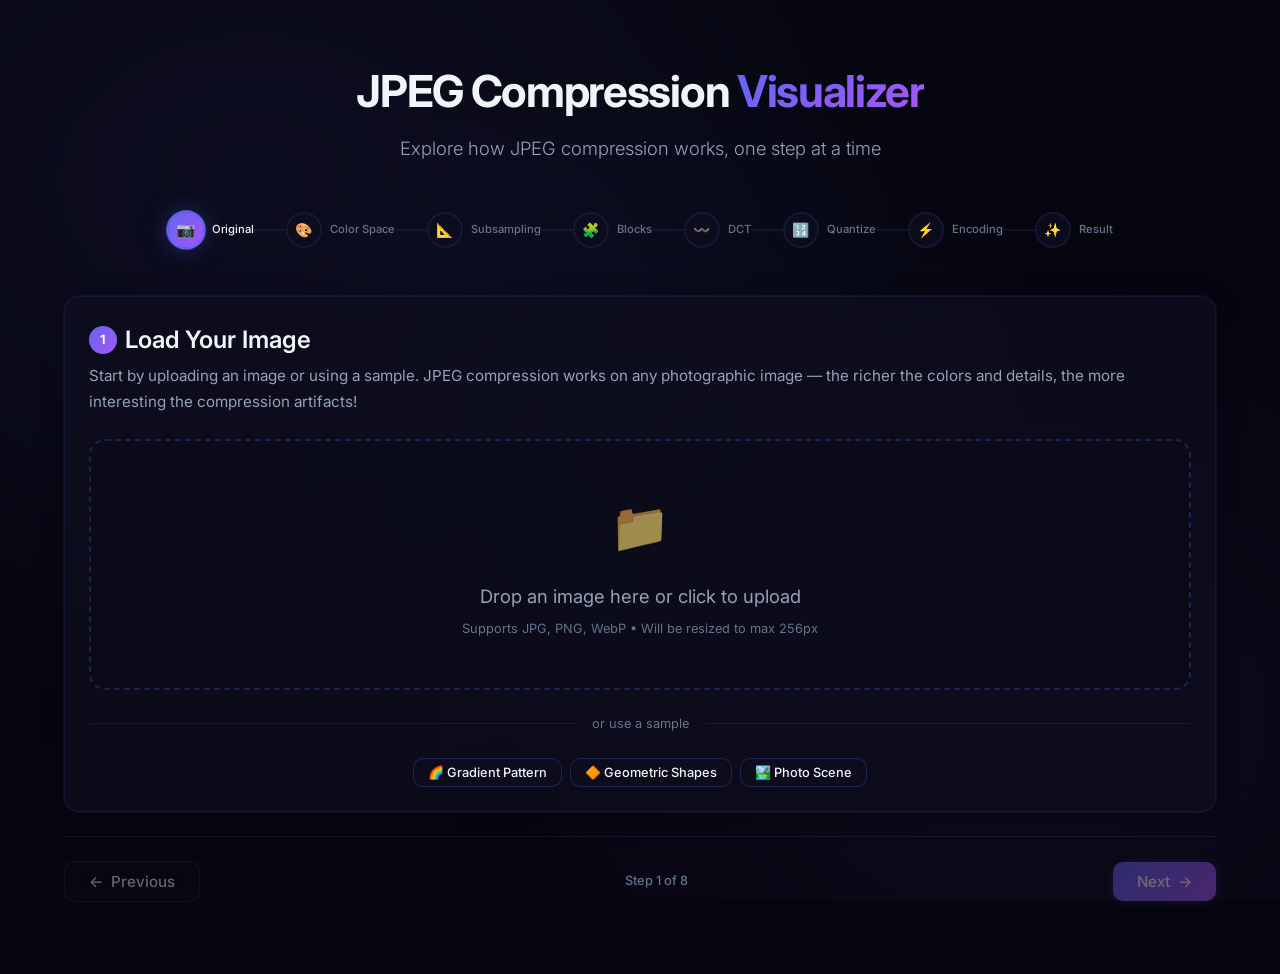
==== index.html @ d34bf104 "jpeg visuallizer" ====
<!DOCTYPE html>
<html lang="en">
<head>
  <meta charset="UTF-8">
  <meta name="viewport" content="width=device-width, initial-scale=1.0">
  <title>JPEG Compression Visualizer — Step by Step</title>
  <meta name="description" content="Interactive visual guide showing how JPEG compression works, from color space conversion to quantization, one step at a time.">
  <link rel="preconnect" href="https://fonts.googleapis.com">
  <link rel="preconnect" href="https://fonts.gstatic.com" crossorigin>
  <link href="https://fonts.googleapis.com/css2?family=Inter:wght@300;400;500;600;700&family=JetBrains+Mono:wght@400;500;600&display=swap" rel="stylesheet">
  <link rel="stylesheet" href="css/styles.css">
</head>
<body>
  <div class="app-container">
    <!-- Header -->
    <header class="app-header">
      <h1>JPEG Compression <span class="gradient-text">Visualizer</span></h1>
      <p class="subtitle">Explore how JPEG compression works, one step at a time</p>
    </header>

    <!-- Stepper Navigation -->
    <nav class="stepper" id="stepper">
      <div class="step-item active" data-step="0">
        <div class="step-circle"><span class="step-icon">📷</span></div>
        <span class="step-label">Original</span>
      </div>
      <div class="step-connector"></div>
      <div class="step-item" data-step="1">
        <div class="step-circle"><span class="step-icon">🎨</span></div>
        <span class="step-label">Color Space</span>
      </div>
      <div class="step-connector"></div>
      <div class="step-item" data-step="2">
        <div class="step-circle"><span class="step-icon">📐</span></div>
        <span class="step-label">Subsampling</span>
      </div>
      <div class="step-connector"></div>
      <div class="step-item" data-step="3">
        <div class="step-circle"><span class="step-icon">🧩</span></div>
        <span class="step-label">Blocks</span>
      </div>
      <div class="step-connector"></div>
      <div class="step-item" data-step="4">
        <div class="step-circle"><span class="step-icon">〰️</span></div>
        <span class="step-label">DCT</span>
      </div>
      <div class="step-connector"></div>
      <div class="step-item" data-step="5">
        <div class="step-circle"><span class="step-icon">🔢</span></div>
        <span class="step-label">Quantize</span>
      </div>
      <div class="step-connector"></div>
      <div class="step-item" data-step="6">
        <div class="step-circle"><span class="step-icon">⚡</span></div>
        <span class="step-label">Encoding</span>
      </div>
      <div class="step-connector"></div>
      <div class="step-item" data-step="7">
        <div class="step-circle"><span class="step-icon">✨</span></div>
        <span class="step-label">Result</span>
      </div>
    </nav>

    <!-- Main Content Area -->
    <main class="main-content">

      <!-- ==================== STEP 0: Original Image ==================== -->
      <section class="step-panel active" id="step-0">
        <div class="glass-card">
          <div class="step-header">
            <h2 class="step-title">
              <span class="step-number-badge">1</span>
              Load Your Image
            </h2>
            <p class="step-description">
              Start by uploading an image or using a sample. JPEG compression works on any photographic image — 
              the richer the colors and details, the more interesting the compression artifacts!
            </p>
          </div>

          <div class="upload-area" id="upload-area">
            <div class="upload-icon">📁</div>
            <div class="upload-text">Drop an image here or click to upload</div>
            <div class="upload-hint">Supports JPG, PNG, WebP • Will be resized to max 256px</div>
            <input type="file" id="file-input" accept="image/*">
          </div>

          <div class="upload-divider">or use a sample</div>

          <div class="sample-row">
            <button class="btn btn-secondary btn-sm" id="btn-sample-gradient">🌈 Gradient Pattern</button>
            <button class="btn btn-secondary btn-sm" id="btn-sample-shapes">🔶 Geometric Shapes</button>
            <button class="btn btn-secondary btn-sm" id="btn-sample-photo">🏞️ Photo Scene</button>
          </div>
        </div>

        <div class="glass-card" id="image-preview-card" style="display: none;">
          <div class="step-body two-column">
            <div class="image-preview">
              <canvas id="canvas-original"></canvas>
            </div>
            <div>
              <h3 style="font-size: var(--font-size-lg); margin-bottom: var(--space-md);">Image Info</h3>
              <div class="stats-grid">
                <div class="stat-card">
                  <div class="stat-value" id="stat-dimensions">—</div>
                  <div class="stat-label">Dimensions</div>
                </div>
                <div class="stat-card">
                  <div class="stat-value" id="stat-pixels">—</div>
                  <div class="stat-label">Total Pixels</div>
                </div>
                <div class="stat-card">
                  <div class="stat-value" id="stat-raw-size">—</div>
                  <div class="stat-label">Raw Size (RGB)</div>
                </div>
                <div class="stat-card">
                  <div class="stat-value" id="stat-blocks">—</div>
                  <div class="stat-label">8×8 Blocks</div>
                </div>
              </div>
              <div class="info-box">
                <div class="info-title">💡 What happens next?</div>
                <p>JPEG doesn't compress the raw RGB pixels directly. Instead, it transforms the data through several clever steps that exploit how human vision works. Click <strong>Next</strong> to begin!</p>
              </div>
            </div>
          </div>
        </div>
      </section>

      <!-- ==================== STEP 1: Color Space Conversion ==================== -->
      <section class="step-panel" id="step-1">
        <div class="glass-card">
          <div class="step-header">
            <h2 class="step-title">
              <span class="step-number-badge">2</span>
              Color Space Conversion
            </h2>
            <p class="step-description">
              JPEG converts from RGB to <strong>YCbCr</strong> — separating brightness (Y) from color (Cb, Cr). 
              Human eyes are much more sensitive to brightness changes than color changes, so we can compress color more aggressively.
            </p>
          </div>

          <div class="step-body">
            <div class="info-box">
              <div class="info-title">📐 Conversion Formula</div>
              <div class="info-content">
                <div class="formula">Y  =  0.299·R + 0.587·G + 0.114·B</div><br>
                <div class="formula">Cb = −0.169·R − 0.331·G + 0.500·B + 128</div><br>
                <div class="formula">Cr =  0.500·R − 0.419·G − 0.081·B + 128</div>
              </div>
            </div>

            <h3 style="font-size: var(--font-size-lg);">RGB Channels</h3>
            <div class="channel-grid triple">
              <div class="channel-item">
                <div class="channel-title" style="color: #f87171;">Red Channel</div>
                <div class="canvas-container">
                  <canvas id="canvas-red"></canvas>
                </div>
              </div>
              <div class="channel-item">
                <div class="channel-title" style="color: #4ade80;">Green Channel</div>
                <div class="canvas-container">
                  <canvas id="canvas-green"></canvas>
                </div>
              </div>
              <div class="channel-item">
                <div class="channel-title" style="color: #60a5fa;">Blue Channel</div>
                <div class="canvas-container">
                  <canvas id="canvas-blue"></canvas>
                </div>
              </div>
            </div>

            <h3 style="font-size: var(--font-size-lg); margin-top: var(--space-md);">YCbCr Channels</h3>
            <div class="channel-grid triple">
              <div class="channel-item">
                <div class="channel-title" style="color: #e2e8f0;">Y (Luminance)</div>
                <div class="canvas-container">
                  <canvas id="canvas-y"></canvas>
                </div>
              </div>
              <div class="channel-item">
                <div class="channel-title" style="color: #38bdf8;">Cb (Blue-difference)</div>
                <div class="canvas-container">
                  <canvas id="canvas-cb"></canvas>
                </div>
              </div>
              <div class="channel-item">
                <div class="channel-title" style="color: #fb923c;">Cr (Red-difference)</div>
                <div class="canvas-container">
                  <canvas id="canvas-cr"></canvas>
                </div>
              </div>
            </div>

            <div class="info-box">
              <div class="info-title">💡 Why YCbCr?</div>
              <p>Notice how the Y channel contains nearly all the visual detail — it looks like a proper grayscale photo. The Cb and Cr channels look "smoother" and contain less critical information. This is the key insight JPEG exploits!</p>
            </div>
          </div>
        </div>
      </section>

      <!-- ==================== STEP 2: Chroma Subsampling ==================== -->
      <section class="step-panel" id="step-2">
        <div class="glass-card">
          <div class="step-header">
            <h2 class="step-title">
              <span class="step-number-badge">3</span>
              Chroma Subsampling
            </h2>
            <p class="step-description">
              Since human eyes are less sensitive to color than brightness, JPEG reduces the resolution of the Cb and Cr channels. 
              This alone can cut the data by 33–50% with barely noticeable quality loss!
            </p>
          </div>

          <div class="step-body">
            <div class="control-row" style="justify-content: center;">
              <span class="control-label">Subsampling Mode:</span>
              <div class="radio-group" id="subsampling-mode">
                <button class="radio-option active" data-value="4:4:4">4:4:4</button>
                <button class="radio-option" data-value="4:2:2">4:2:2</button>
                <button class="radio-option" data-value="4:2:0">4:2:0</button>
              </div>
            </div>

            <div class="stats-grid" style="margin: var(--space-md) 0;">
              <div class="stat-card">
                <div class="stat-value" id="stat-sub-mode">4:4:4</div>
                <div class="stat-label">Mode</div>
              </div>
              <div class="stat-card">
                <div class="stat-value" id="stat-sub-y-res">—</div>
                <div class="stat-label">Y Resolution</div>
              </div>
              <div class="stat-card">
                <div class="stat-value" id="stat-sub-c-res">—</div>
                <div class="stat-label">Cb/Cr Resolution</div>
              </div>
              <div class="stat-card">
                <div class="stat-value" id="stat-sub-savings">0%</div>
                <div class="stat-label">Data Savings</div>
              </div>
            </div>

            <div class="channel-grid triple">
              <div class="channel-item">
                <div class="channel-title">Y (unchanged)</div>
                <div class="canvas-container">
                  <canvas id="canvas-sub-y"></canvas>
                </div>
              </div>
              <div class="channel-item">
                <div class="channel-title">Cb (subsampled)</div>
                <div class="canvas-container">
                  <canvas id="canvas-sub-cb"></canvas>
                </div>
              </div>
              <div class="channel-item">
                <div class="channel-title">Cr (subsampled)</div>
                <div class="canvas-container">
                  <canvas id="canvas-sub-cr"></canvas>
                </div>
              </div>
            </div>

            <h3 style="font-size: var(--font-size-lg); margin-top: var(--space-md);">Reconstructed Preview</h3>
            <div class="channel-grid">
              <div class="channel-item">
                <div class="channel-title">Original</div>
                <div class="canvas-container">
                  <canvas id="canvas-sub-original"></canvas>
                </div>
              </div>
              <div class="channel-item">
                <div class="channel-title">After Subsampling</div>
                <div class="canvas-container">
                  <canvas id="canvas-sub-reconstructed"></canvas>
                </div>
              </div>
            </div>

            <div class="info-box">
              <div class="info-title">💡 Subsampling Modes</div>
              <p><strong>4:4:4</strong> — No reduction (full quality). <strong>4:2:2</strong> — Cb/Cr halved horizontally (33% savings). <strong>4:2:0</strong> — Cb/Cr halved in both directions (50% savings, most common in JPEG).</p>
            </div>
          </div>
        </div>
      </section>

      <!-- ==================== STEP 3: Block Splitting ==================== -->
      <section class="step-panel" id="step-3">
        <div class="glass-card">
          <div class="step-header">
            <h2 class="step-title">
              <span class="step-number-badge">4</span>
              8×8 Block Splitting
            </h2>
            <p class="step-description">
              JPEG divides each channel into 8×8 pixel blocks. Each block is then processed independently through the remaining steps. 
              Click on a block to select it — we'll follow this block through DCT and quantization.
            </p>
          </div>

          <div class="step-body two-column">
            <div>
              <div class="block-grid-container">
                <canvas id="canvas-blocks" style="cursor: crosshair;"></canvas>
              </div>
              <div class="block-info">
                <span id="block-info-text">Click on the image to select an 8×8 block</span>
              </div>
            </div>
            <div>
              <h3 style="font-size: var(--font-size-lg); margin-bottom: var(--space-md);">Selected Block (Zoomed)</h3>
              <div class="heatmap-item">
                <canvas id="canvas-block-zoom" width="320" height="320"></canvas>
              </div>
              <div class="info-box" style="margin-top: var(--space-md);">
                <div class="info-title">🧩 Block Details</div>
                <div class="info-content" id="block-details">
                  Select a block to see its pixel values. Each value represents the Y (luminance) intensity from 0 (black) to 255 (white).
                </div>
              </div>
            </div>
          </div>
        </div>
      </section>

      <!-- ==================== STEP 4: DCT Transform ==================== -->
      <section class="step-panel" id="step-4">
        <div class="glass-card">
          <div class="step-header">
            <h2 class="step-title">
              <span class="step-number-badge">5</span>
              Discrete Cosine Transform (DCT)
            </h2>
            <p class="step-description">
              The DCT converts spatial pixel values into frequency coefficients. Low frequencies (top-left) capture smooth gradients, 
              while high frequencies (bottom-right) capture sharp edges and fine details. Energy tends to concentrate in the top-left corner.
            </p>
          </div>

          <div class="step-body">
            <div class="info-box">
              <div class="info-title">📐 DCT-II Formula</div>
              <div class="info-content">
                <div class="formula">F(u,v) = ¼·C(u)·C(v) · Σ Σ (f(x,y)−128) · cos((2x+1)uπ/16) · cos((2y+1)vπ/16)</div>
                <p style="margin-top: var(--space-sm);">where C(0) = 1/√2, C(k) = 1 for k > 0. The −128 level-shifts the input to center around zero.</p>
              </div>
            </div>

            <div class="heatmap-container">
              <div class="heatmap-item">
                <div class="heatmap-title">Spatial Domain (Pixel Values)</div>
                <canvas id="canvas-dct-spatial"></canvas>
                <div style="font-size: var(--font-size-xs); color: var(--text-muted); margin-top: var(--space-xs);">Values: 0–255 (after level shift: −128 to +127)</div>
              </div>
              <div style="display: flex; align-items: center; font-size: 24px; color: var(--text-muted); padding-top: 20px;">→</div>
              <div class="heatmap-item">
                <div class="heatmap-title">Frequency Domain (DCT Coefficients)</div>
                <canvas id="canvas-dct-freq"></canvas>
                <div style="font-size: var(--font-size-xs); color: var(--text-muted); margin-top: var(--space-xs);">Top-left = DC (average), others = AC (frequencies)</div>
              </div>
            </div>

            <div class="info-box">
              <div class="info-title">💡 Understanding DCT</div>
              <p>The <strong>DC coefficient</strong> (top-left, F(0,0)) represents the average brightness of the block. The remaining 63 <strong>AC coefficients</strong> represent progressively higher spatial frequencies. Notice how most of the energy is concentrated in the top-left corner — this is why JPEG compression works so well!</p>
            </div>
          </div>
        </div>
      </section>

      <!-- ==================== STEP 5: Quantization ==================== -->
      <section class="step-panel" id="step-5">
        <div class="glass-card">
          <div class="step-header">
            <h2 class="step-title">
              <span class="step-number-badge">6</span>
              Quantization
            </h2>
            <p class="step-description">
              This is where the <strong>actual lossy compression</strong> happens! Each DCT coefficient is divided by a value from the quantization table and rounded to the nearest integer.
              Higher-frequency coefficients are divided by larger numbers, making them more likely to become zero — and zeros compress extremely well.
            </p>
          </div>

          <div class="step-body">
            <div class="control-row" style="justify-content: center;">
              <span class="control-label">Quality:</span>
              <input type="range" id="quality-slider" min="1" max="100" value="50" style="max-width: 300px;">
              <span class="control-value" id="quality-value">50</span>
            </div>

            <div class="heatmap-container">
              <div class="heatmap-item">
                <div class="heatmap-title">DCT Coefficients</div>
                <canvas id="canvas-quant-before"></canvas>
              </div>
              <div style="display: flex; align-items: center; font-size: 18px; color: var(--text-muted); padding-top: 20px;">÷</div>
              <div class="heatmap-item">
                <div class="heatmap-title">Quantization Table</div>
                <canvas id="canvas-quant-table"></canvas>
              </div>
              <div style="display: flex; align-items: center; font-size: 18px; color: var(--text-muted); padding-top: 20px;">=</div>
              <div class="heatmap-item">
                <div class="heatmap-title">Quantized Result</div>
                <canvas id="canvas-quant-after"></canvas>
              </div>
            </div>

            <div class="stats-grid" style="margin-top: var(--space-md);">
              <div class="stat-card">
                <div class="stat-value" id="stat-nonzero">—</div>
                <div class="stat-label">Non-zero Coefficients</div>
              </div>
              <div class="stat-card">
                <div class="stat-value" id="stat-zeros">—</div>
                <div class="stat-label">Zero Coefficients</div>
              </div>
              <div class="stat-card">
                <div class="stat-value" id="stat-zero-pct">—</div>
                <div class="stat-label">Zero Percentage</div>
              </div>
            </div>

            <div class="zero-indicator">
              <span class="control-label">Zeros:</span>
              <div class="zero-bar">
                <div class="zero-bar-fill" id="zero-bar-fill" style="width: 0%"></div>
              </div>
              <span class="zero-label" id="zero-label">0%</span>
            </div>

            <div class="info-box">
              <div class="info-title">💡 Quality vs Compression</div>
              <p>Lower quality → larger quantization values → more zeros → smaller file but more artifacts. Try moving the slider to see the tradeoff! At quality 100, the quantization table is nearly all 1s (minimal loss). At quality 1, it's extremely aggressive.</p>
            </div>
          </div>
        </div>
      </section>

      <!-- ==================== STEP 6: Zigzag & Encoding ==================== -->
      <section class="step-panel" id="step-6">
        <div class="glass-card">
          <div class="step-header">
            <h2 class="step-title">
              <span class="step-number-badge">7</span>
              Zigzag Scan & Run-Length Encoding
            </h2>
            <p class="step-description">
              The quantized 8×8 block is read in a <strong>zigzag pattern</strong> — from low frequency to high frequency. 
              Since high-frequency coefficients are mostly zero after quantization, this creates long runs of zeros at the end, 
              which compress beautifully with run-length encoding.
            </p>
          </div>

          <div class="step-body">
            <div class="zigzag-container">
              <div class="heatmap-item">
                <div class="heatmap-title">Zigzag Scan Order</div>
                <canvas id="canvas-zigzag" width="320" height="320"></canvas>
                <div style="margin-top: var(--space-sm);">
                  <button class="btn btn-secondary btn-sm" id="btn-zigzag-animate">▶ Animate Zigzag</button>
                </div>
              </div>
              <div style="flex: 1; min-width: 280px;">
                <div class="heatmap-title">Zigzag Sequence (64 values)</div>
                <div class="zigzag-sequence" id="zigzag-sequence"></div>

                <div class="section-separator"></div>

                <div class="heatmap-title">Run-Length Encoding</div>
                <div class="rle-display" id="rle-display"></div>

                <div class="info-box" style="margin-top: var(--space-md);">
                  <div class="info-title">📦 Encoding Summary</div>
                  <div class="info-content">
                    <div id="encoding-summary">Select a block and adjust quality to see the encoding.</div>
                  </div>
                </div>
              </div>
            </div>

            <div class="info-box">
              <div class="info-title">💡 Why Zigzag?</div>
              <p>The zigzag order groups coefficients by frequency — low frequencies first, high frequencies last. After quantization, most high-frequency coefficients are zero. Reading in zigzag order puts all those zeros together at the end, where a single <strong>EOB (End of Block)</strong> marker can replace them all. This is then followed by <strong>Huffman coding</strong> for the final bitstream.</p>
            </div>
          </div>
        </div>
      </section>

      <!-- ==================== STEP 7: Final Result ==================== -->
      <section class="step-panel" id="step-7">
        <div class="glass-card">
          <div class="step-header">
            <h2 class="step-title">
              <span class="step-number-badge">8</span>
              Final Result — Reconstructed Image
            </h2>
            <p class="step-description">
              After processing all blocks through DCT → Quantization → Dequantization → Inverse DCT, 
              we reconstruct the full image. Compare the result with the original to see the compression artifacts!
            </p>
          </div>

          <div class="step-body">
            <div class="controls-group" style="max-width: 500px; margin: 0 auto;">
              <div class="control-row">
                <span class="control-label">Quality:</span>
                <input type="range" id="final-quality-slider" min="1" max="100" value="50">
                <span class="control-value" id="final-quality-value">50</span>
              </div>
              <div class="control-row">
                <span class="control-label">Subsampling:</span>
                <div class="radio-group" id="final-subsampling-mode">
                  <button class="radio-option" data-value="4:4:4">4:4:4</button>
                  <button class="radio-option" data-value="4:2:2">4:2:2</button>
                  <button class="radio-option active" data-value="4:2:0">4:2:0</button>
                </div>
              </div>
            </div>

            <div class="comparison-container" id="comparison-container">
              <canvas id="canvas-comparison"></canvas>
              <div class="comparison-divider" id="comparison-divider"></div>
            </div>
            <div class="comparison-labels">
              <span>◀ Original</span>
              <span>Drag to compare</span>
              <span>Compressed ▶</span>
            </div>

            <div class="stats-grid" style="margin-top: var(--space-lg);">
              <div class="stat-card">
                <div class="stat-value" id="stat-final-original">—</div>
                <div class="stat-label">Original Size</div>
              </div>
              <div class="stat-card">
                <div class="stat-value" id="stat-final-compressed">—</div>
                <div class="stat-label">Est. Compressed</div>
              </div>
              <div class="stat-card">
                <div class="stat-value" id="stat-final-ratio">—</div>
                <div class="stat-label">Compression Ratio</div>
              </div>
              <div class="stat-card">
                <div class="stat-value" id="stat-final-psnr">—</div>
                <div class="stat-label">PSNR (dB)</div>
              </div>
              <div class="stat-card">
                <div class="stat-value" id="stat-final-zeros">—</div>
                <div class="stat-label">Zero Coefficients</div>
              </div>
            </div>

            <div class="info-box">
              <div class="info-title">🎉 That's JPEG Compression!</div>
              <p>You've just walked through the complete JPEG compression pipeline. The real JPEG standard also includes Huffman coding after the RLE step, which further reduces the file size. Try adjusting the quality slider to see how it affects the image — lower quality means more aggressive quantization, more zeros, smaller files, but more visible artifacts (especially blockiness along 8×8 block boundaries).</p>
            </div>
          </div>
        </div>
      </section>

    </main>

    <!-- Navigation Footer -->
    <footer class="nav-footer">
      <button class="btn btn-secondary" id="btn-prev" disabled>
        <span class="arrow-icon left">←</span> Previous
      </button>
      <div class="step-indicator" id="step-indicator">Step 1 of 8</div>
      <button class="btn btn-primary" id="btn-next">
        Next <span class="arrow-icon right">→</span>
      </button>
    </footer>
  </div>

  <script type="module" src="js/app.js"></script>
</body>
</html>
---- css/styles.css ----
/* ============================================
   JPEG Compression Visualizer — Styles
   Premium dark theme with glassmorphism
   ============================================ */

/* --- CSS Custom Properties --- */
:root {
  /* Colors */
  --bg-primary: #06060f;
  --bg-secondary: #0c0c1a;
  --bg-card: rgba(14, 14, 30, 0.75);
  --bg-card-hover: rgba(20, 20, 40, 0.85);
  --bg-input: rgba(10, 10, 25, 0.6);
  
  --accent-primary: #6366f1;
  --accent-secondary: #a855f7;
  --accent-gradient: linear-gradient(135deg, #6366f1, #a855f7);
  --accent-glow: rgba(99, 102, 241, 0.25);
  --accent-glow-strong: rgba(99, 102, 241, 0.4);
  
  --success: #10b981;
  --warning: #f59e0b;
  --danger: #ef4444;
  --info: #3b82f6;
  
  --text-primary: #f1f5f9;
  --text-secondary: #94a3b8;
  --text-muted: #64748b;
  --text-accent: #a5b4fc;
  
  --border-subtle: rgba(99, 102, 241, 0.12);
  --border-medium: rgba(99, 102, 241, 0.25);
  --border-strong: rgba(99, 102, 241, 0.4);
  
  /* Spacing */
  --space-xs: 4px;
  --space-sm: 8px;
  --space-md: 16px;
  --space-lg: 24px;
  --space-xl: 32px;
  --space-2xl: 48px;
  
  /* Typography */
  --font-sans: 'Inter', -apple-system, BlinkMacSystemFont, 'Segoe UI', sans-serif;
  --font-mono: 'JetBrains Mono', 'Fira Code', 'Cascadia Code', monospace;
  --font-size-xs: 0.7rem;
  --font-size-sm: 0.8rem;
  --font-size-base: 0.95rem;
  --font-size-lg: 1.15rem;
  --font-size-xl: 1.5rem;
  --font-size-2xl: 2rem;
  --font-size-3xl: 2.75rem;
  
  /* Radius */
  --radius-sm: 6px;
  --radius-md: 10px;
  --radius-lg: 16px;
  --radius-xl: 24px;
  
  /* Shadows */
  --shadow-card: 0 4px 24px rgba(0, 0, 0, 0.3), 0 0 0 1px var(--border-subtle);
  --shadow-glow: 0 0 20px var(--accent-glow), 0 0 40px rgba(99, 102, 241, 0.1);
  --shadow-button: 0 2px 12px rgba(99, 102, 241, 0.3);
  
  /* Transitions */
  --transition-fast: 150ms ease;
  --transition-base: 250ms ease;
  --transition-slow: 400ms cubic-bezier(0.4, 0, 0.2, 1);
}

/* --- Reset & Base --- */
*, *::before, *::after {
  box-sizing: border-box;
  margin: 0;
  padding: 0;
}

html {
  font-size: 16px;
  scroll-behavior: smooth;
  -webkit-font-smoothing: antialiased;
  -moz-osx-font-smoothing: grayscale;
}

body {
  font-family: var(--font-sans);
  background: var(--bg-primary);
  color: var(--text-primary);
  line-height: 1.6;
  min-height: 100vh;
  overflow-x: hidden;
}

/* Animated background */
body::before {
  content: '';
  position: fixed;
  top: 0;
  left: 0;
  right: 0;
  bottom: 0;
  background:
    radial-gradient(ellipse 800px 600px at 20% 20%, rgba(99, 102, 241, 0.08), transparent),
    radial-gradient(ellipse 600px 500px at 80% 80%, rgba(168, 85, 247, 0.06), transparent),
    radial-gradient(ellipse 400px 400px at 50% 50%, rgba(59, 130, 246, 0.04), transparent);
  pointer-events: none;
  z-index: 0;
}

/* --- App Container --- */
.app-container {
  position: relative;
  z-index: 1;
  max-width: 1200px;
  margin: 0 auto;
  padding: var(--space-lg) var(--space-lg) var(--space-2xl);
  min-height: 100vh;
  display: flex;
  flex-direction: column;
}

/* --- Header --- */
.app-header {
  text-align: center;
  padding: var(--space-xl) 0 var(--space-lg);
}

.app-header h1 {
  font-size: var(--font-size-3xl);
  font-weight: 700;
  letter-spacing: -0.03em;
  margin-bottom: var(--space-sm);
}

.gradient-text {
  background: var(--accent-gradient);
  -webkit-background-clip: text;
  -webkit-text-fill-color: transparent;
  background-clip: text;
}

.app-header .subtitle {
  font-size: var(--font-size-lg);
  color: var(--text-secondary);
  font-weight: 300;
}

/* --- Stepper Navigation --- */
.stepper {
  display: flex;
  align-items: center;
  justify-content: center;
  gap: 0;
  padding: var(--space-lg) var(--space-md);
  margin-bottom: var(--space-lg);
  overflow-x: auto;
  scrollbar-width: none;
}

.stepper::-webkit-scrollbar {
  display: none;
}

.step-item {
  display: flex;
  align-items: center;
  cursor: pointer;
  flex-shrink: 0;
}

.step-circle {
  width: 36px;
  height: 36px;
  border-radius: 50%;
  display: flex;
  align-items: center;
  justify-content: center;
  font-size: var(--font-size-sm);
  font-weight: 600;
  background: var(--bg-card);
  border: 2px solid var(--border-subtle);
  color: var(--text-muted);
  transition: all var(--transition-base);
  position: relative;
  backdrop-filter: blur(10px);
}

.step-circle .step-icon {
  font-size: 14px;
}

.step-label {
  display: none;
  font-size: var(--font-size-xs);
  color: var(--text-muted);
  white-space: nowrap;
  margin-left: var(--space-sm);
  font-weight: 500;
  transition: color var(--transition-base);
}

.step-connector {
  width: 32px;
  height: 2px;
  background: var(--border-subtle);
  flex-shrink: 0;
  transition: background var(--transition-base);
}

/* Step States */
.step-item.active .step-circle {
  background: var(--accent-gradient);
  border-color: var(--accent-primary);
  color: white;
  box-shadow: var(--shadow-glow);
  transform: scale(1.1);
}

.step-item.active .step-label {
  color: var(--text-primary);
}

.step-item.completed .step-circle {
  background: var(--success);
  border-color: var(--success);
  color: white;
}

.step-item.completed .step-label {
  color: var(--text-secondary);
}

.step-connector.completed {
  background: var(--success);
}

.step-item:hover:not(.active) .step-circle {
  border-color: var(--accent-primary);
  color: var(--text-accent);
  transform: scale(1.05);
}

/* --- Main Content --- */
.main-content {
  flex: 1;
  position: relative;
}

.step-panel {
  display: none;
  animation: fadeSlideIn 0.4s ease forwards;
}

.step-panel.active {
  display: block;
}

@keyframes fadeSlideIn {
  from {
    opacity: 0;
    transform: translateY(12px);
  }
  to {
    opacity: 1;
    transform: translateY(0);
  }
}

/* --- Glass Card --- */
.glass-card {
  background: var(--bg-card);
  backdrop-filter: blur(20px);
  -webkit-backdrop-filter: blur(20px);
  border: 1px solid var(--border-subtle);
  border-radius: var(--radius-lg);
  padding: var(--space-lg);
  box-shadow: var(--shadow-card);
  transition: border-color var(--transition-base), box-shadow var(--transition-base);
}

.glass-card:hover {
  border-color: var(--border-medium);
}

.glass-card + .glass-card {
  margin-top: var(--space-md);
}

/* --- Step Layout --- */
.step-header {
  margin-bottom: var(--space-lg);
}

.step-title {
  font-size: var(--font-size-xl);
  font-weight: 600;
  margin-bottom: var(--space-xs);
  display: flex;
  align-items: center;
  gap: var(--space-sm);
}

.step-title .step-number-badge {
  display: inline-flex;
  align-items: center;
  justify-content: center;
  width: 28px;
  height: 28px;
  border-radius: 50%;
  background: var(--accent-gradient);
  font-size: var(--font-size-sm);
  font-weight: 700;
  color: white;
  flex-shrink: 0;
}

.step-description {
  color: var(--text-secondary);
  font-size: var(--font-size-base);
  line-height: 1.7;
}

.step-body {
  display: grid;
  gap: var(--space-lg);
}

.step-body.two-column {
  grid-template-columns: 1fr 1fr;
}

.step-body.three-column {
  grid-template-columns: 1fr 1fr 1fr;
}

/* --- Canvas Container --- */
.canvas-container {
  position: relative;
  background: rgba(0, 0, 0, 0.3);
  border-radius: var(--radius-md);
  overflow: hidden;
  display: flex;
  align-items: center;
  justify-content: center;
  border: 1px solid var(--border-subtle);
  min-height: 150px;
}

.canvas-container canvas {
  display: block;
  max-width: 100%;
  height: auto;
  image-rendering: pixelated;
}

.canvas-container.large canvas {
  image-rendering: auto;
}

.canvas-label {
  position: absolute;
  bottom: var(--space-sm);
  left: var(--space-sm);
  background: rgba(0, 0, 0, 0.7);
  backdrop-filter: blur(8px);
  padding: 2px var(--space-sm);
  border-radius: var(--radius-sm);
  font-size: var(--font-size-xs);
  color: var(--text-secondary);
  font-weight: 500;
  pointer-events: none;
}

/* --- Upload Area --- */
.upload-area {
  border: 2px dashed var(--border-medium);
  border-radius: var(--radius-lg);
  padding: var(--space-2xl) var(--space-xl);
  text-align: center;
  cursor: pointer;
  transition: all var(--transition-base);
  background: var(--bg-input);
  position: relative;
}

.upload-area:hover, .upload-area.drag-over {
  border-color: var(--accent-primary);
  background: rgba(99, 102, 241, 0.05);
  box-shadow: var(--shadow-glow);
}

.upload-area .upload-icon {
  font-size: 48px;
  margin-bottom: var(--space-md);
  opacity: 0.6;
}

.upload-area .upload-text {
  font-size: var(--font-size-lg);
  color: var(--text-secondary);
  margin-bottom: var(--space-sm);
}

.upload-area .upload-hint {
  font-size: var(--font-size-sm);
  color: var(--text-muted);
}

.upload-area input[type="file"] {
  position: absolute;
  inset: 0;
  opacity: 0;
  cursor: pointer;
}

.upload-divider {
  display: flex;
  align-items: center;
  gap: var(--space-md);
  margin: var(--space-lg) 0;
  color: var(--text-muted);
  font-size: var(--font-size-sm);
}

.upload-divider::before,
.upload-divider::after {
  content: '';
  flex: 1;
  height: 1px;
  background: var(--border-subtle);
}

/* --- Buttons --- */
.btn {
  display: inline-flex;
  align-items: center;
  justify-content: center;
  gap: var(--space-sm);
  padding: 10px 24px;
  border: none;
  border-radius: var(--radius-md);
  font-family: var(--font-sans);
  font-size: var(--font-size-base);
  font-weight: 500;
  cursor: pointer;
  transition: all var(--transition-base);
  outline: none;
  text-decoration: none;
  white-space: nowrap;
}

.btn-primary {
  background: var(--accent-gradient);
  color: white;
  box-shadow: var(--shadow-button);
}

.btn-primary:hover {
  transform: translateY(-2px);
  box-shadow: 0 4px 20px rgba(99, 102, 241, 0.45);
}

.btn-primary:active {
  transform: translateY(0);
}

.btn-secondary {
  background: var(--bg-card);
  color: var(--text-primary);
  border: 1px solid var(--border-medium);
  backdrop-filter: blur(10px);
}

.btn-secondary:hover {
  border-color: var(--accent-primary);
  background: var(--bg-card-hover);
}

.btn-ghost {
  background: transparent;
  color: var(--text-secondary);
}

.btn-ghost:hover {
  color: var(--text-primary);
  background: rgba(255, 255, 255, 0.05);
}

.btn-sm {
  padding: 6px 14px;
  font-size: var(--font-size-sm);
}

.btn:disabled {
  opacity: 0.4;
  cursor: not-allowed;
  transform: none !important;
}

.btn-group {
  display: flex;
  gap: var(--space-sm);
  flex-wrap: wrap;
}

/* --- Navigation Footer --- */
.nav-footer {
  display: flex;
  align-items: center;
  justify-content: space-between;
  padding: var(--space-lg) 0;
  margin-top: var(--space-lg);
  border-top: 1px solid var(--border-subtle);
}

.step-indicator {
  font-size: var(--font-size-sm);
  color: var(--text-muted);
  font-weight: 500;
}

/* --- Controls --- */
.controls-group {
  display: flex;
  flex-direction: column;
  gap: var(--space-md);
}

.control-row {
  display: flex;
  align-items: center;
  gap: var(--space-md);
}

.control-label {
  font-size: var(--font-size-sm);
  color: var(--text-secondary);
  font-weight: 500;
  min-width: 100px;
}

.control-value {
  font-family: var(--font-mono);
  font-size: var(--font-size-sm);
  color: var(--text-accent);
  min-width: 50px;
  text-align: right;
}

/* Custom Range Slider */
input[type="range"] {
  -webkit-appearance: none;
  appearance: none;
  width: 100%;
  height: 6px;
  background: var(--bg-input);
  border-radius: 3px;
  outline: none;
  border: 1px solid var(--border-subtle);
  flex: 1;
}

input[type="range"]::-webkit-slider-thumb {
  -webkit-appearance: none;
  appearance: none;
  width: 20px;
  height: 20px;
  border-radius: 50%;
  background: var(--accent-gradient);
  cursor: pointer;
  border: 2px solid white;
  box-shadow: 0 0 10px var(--accent-glow);
  transition: transform var(--transition-fast);
}

input[type="range"]::-webkit-slider-thumb:hover {
  transform: scale(1.2);
}

input[type="range"]::-moz-range-thumb {
  width: 20px;
  height: 20px;
  border-radius: 50%;
  background: var(--accent-gradient);
  cursor: pointer;
  border: 2px solid white;
  box-shadow: 0 0 10px var(--accent-glow);
}

/* Radio Group */
.radio-group {
  display: flex;
  gap: var(--space-xs);
  background: var(--bg-input);
  border-radius: var(--radius-md);
  padding: 3px;
  border: 1px solid var(--border-subtle);
}

.radio-option {
  padding: 6px 16px;
  border-radius: var(--radius-sm);
  font-size: var(--font-size-sm);
  font-weight: 500;
  color: var(--text-muted);
  cursor: pointer;
  transition: all var(--transition-base);
  border: none;
  background: transparent;
  font-family: var(--font-sans);
}

.radio-option:hover {
  color: var(--text-secondary);
}

.radio-option.active {
  background: var(--accent-gradient);
  color: white;
  box-shadow: var(--shadow-button);
}

/* --- Stats & Info Panels --- */
.stats-grid {
  display: grid;
  grid-template-columns: repeat(auto-fit, minmax(140px, 1fr));
  gap: var(--space-md);
}

.stat-card {
  background: rgba(0, 0, 0, 0.2);
  border-radius: var(--radius-md);
  padding: var(--space-md);
  border: 1px solid var(--border-subtle);
  text-align: center;
}

.stat-value {
  font-size: var(--font-size-xl);
  font-weight: 700;
  font-family: var(--font-mono);
  background: var(--accent-gradient);
  -webkit-background-clip: text;
  -webkit-text-fill-color: transparent;
  background-clip: text;
  margin-bottom: 2px;
}

.stat-label {
  font-size: var(--font-size-xs);
  color: var(--text-muted);
  text-transform: uppercase;
  letter-spacing: 0.05em;
  font-weight: 500;
}

/* --- Info Box --- */
.info-box {
  background: rgba(99, 102, 241, 0.06);
  border: 1px solid rgba(99, 102, 241, 0.15);
  border-radius: var(--radius-md);
  padding: var(--space-md);
  margin-top: var(--space-md);
}

.info-box .info-title {
  font-size: var(--font-size-sm);
  font-weight: 600;
  color: var(--text-accent);
  margin-bottom: var(--space-xs);
  display: flex;
  align-items: center;
  gap: var(--space-sm);
}

.info-box p, .info-box .info-content {
  font-size: var(--font-size-sm);
  color: var(--text-secondary);
  line-height: 1.6;
}

/* --- Formula Display --- */
.formula {
  font-family: var(--font-mono);
  font-size: var(--font-size-sm);
  color: var(--text-accent);
  background: rgba(0, 0, 0, 0.3);
  padding: var(--space-sm) var(--space-md);
  border-radius: var(--radius-sm);
  display: inline-block;
  border: 1px solid var(--border-subtle);
  word-break: break-all;
}

/* --- Channel Grid --- */
.channel-grid {
  display: grid;
  grid-template-columns: 1fr 1fr;
  gap: var(--space-md);
}

.channel-grid.triple {
  grid-template-columns: 1fr 1fr 1fr;
}

.channel-item {
  text-align: center;
}

.channel-item .channel-title {
  font-size: var(--font-size-sm);
  color: var(--text-secondary);
  margin-bottom: var(--space-sm);
  font-weight: 600;
}

/* --- Block Grid Overlay Canvas --- */
.block-grid-container {
  position: relative;
  cursor: crosshair;
}

.block-grid-container canvas {
  image-rendering: pixelated;
}

.block-info {
  margin-top: var(--space-md);
  font-size: var(--font-size-sm);
  color: var(--text-secondary);
}

/* --- Heatmap Container --- */
.heatmap-container {
  display: flex;
  align-items: flex-start;
  justify-content: center;
  gap: var(--space-lg);
  flex-wrap: wrap;
}

.heatmap-item {
  text-align: center;
}

.heatmap-item .heatmap-title {
  font-size: var(--font-size-sm);
  font-weight: 600;
  color: var(--text-secondary);
  margin-bottom: var(--space-sm);
}

.heatmap-item canvas {
  border-radius: var(--radius-sm);
  border: 1px solid var(--border-subtle);
}

/* --- Zigzag Animation --- */
.zigzag-container {
  display: flex;
  gap: var(--space-xl);
  align-items: flex-start;
  flex-wrap: wrap;
}

.zigzag-sequence {
  display: flex;
  flex-wrap: wrap;
  gap: 3px;
  max-width: 400px;
}

.zigzag-value {
  font-family: var(--font-mono);
  font-size: var(--font-size-xs);
  padding: 2px 5px;
  border-radius: 3px;
  background: rgba(0, 0, 0, 0.3);
  color: var(--text-secondary);
  border: 1px solid var(--border-subtle);
  min-width: 30px;
  text-align: center;
  transition: all var(--transition-fast);
}

.zigzag-value.zero {
  color: var(--text-muted);
  opacity: 0.4;
}

.zigzag-value.nonzero {
  color: var(--text-accent);
  border-color: var(--border-medium);
  background: rgba(99, 102, 241, 0.1);
}

.zigzag-value.dc {
  color: var(--warning);
  border-color: rgba(245, 158, 11, 0.4);
  background: rgba(245, 158, 11, 0.1);
  font-weight: 600;
}

.zigzag-value.highlight {
  background: var(--accent-glow);
  border-color: var(--accent-primary);
  color: white;
  transform: scale(1.15);
}

/* --- RLE Display --- */
.rle-display {
  display: flex;
  flex-wrap: wrap;
  gap: var(--space-sm);
  margin-top: var(--space-md);
}

.rle-pair {
  display: flex;
  flex-direction: column;
  align-items: center;
  background: rgba(0, 0, 0, 0.25);
  border: 1px solid var(--border-subtle);
  border-radius: var(--radius-sm);
  padding: var(--space-xs) var(--space-sm);
  font-family: var(--font-mono);
  font-size: var(--font-size-xs);
}

.rle-pair .rle-zeros {
  color: var(--text-muted);
  font-size: 9px;
}

.rle-pair .rle-value {
  color: var(--text-accent);
  font-weight: 600;
}

.rle-pair.eob {
  border-color: rgba(245, 158, 11, 0.3);
  background: rgba(245, 158, 11, 0.08);
}

.rle-pair.eob .rle-value {
  color: var(--warning);
}

/* --- Comparison Slider --- */
.comparison-container {
  position: relative;
  overflow: hidden;
  border-radius: var(--radius-md);
  border: 1px solid var(--border-subtle);
  cursor: ew-resize;
  user-select: none;
}

.comparison-container canvas {
  display: block;
}

.comparison-divider {
  position: absolute;
  top: 0;
  bottom: 0;
  width: 3px;
  background: white;
  box-shadow: 0 0 8px rgba(0, 0, 0, 0.5);
  pointer-events: none;
  z-index: 2;
}

.comparison-divider::after {
  content: '⇔';
  position: absolute;
  top: 50%;
  left: 50%;
  transform: translate(-50%, -50%);
  background: white;
  color: #1a1a2e;
  width: 28px;
  height: 28px;
  border-radius: 50%;
  display: flex;
  align-items: center;
  justify-content: center;
  font-size: 14px;
  font-weight: 700;
  box-shadow: 0 2px 8px rgba(0, 0, 0, 0.3);
}

.comparison-labels {
  display: flex;
  justify-content: space-between;
  margin-top: var(--space-sm);
  font-size: var(--font-size-xs);
  color: var(--text-muted);
  font-weight: 500;
}

/* --- Loading Spinner --- */
.spinner {
  width: 32px;
  height: 32px;
  border: 3px solid var(--border-subtle);
  border-top-color: var(--accent-primary);
  border-radius: 50%;
  animation: spin 0.8s linear infinite;
}

@keyframes spin {
  to { transform: rotate(360deg); }
}

.loading-overlay {
  position: absolute;
  inset: 0;
  background: rgba(6, 6, 15, 0.8);
  display: flex;
  align-items: center;
  justify-content: center;
  flex-direction: column;
  gap: var(--space-md);
  z-index: 10;
  border-radius: var(--radius-lg);
}

.loading-overlay .loading-text {
  color: var(--text-secondary);
  font-size: var(--font-size-sm);
}

/* --- Image Preview (Step 0) --- */
.image-preview {
  display: flex;
  flex-direction: column;
  align-items: center;
  gap: var(--space-md);
}

.image-preview canvas {
  border-radius: var(--radius-md);
  border: 1px solid var(--border-subtle);
  box-shadow: 0 4px 16px rgba(0, 0, 0, 0.3);
  max-width: 100%;
  image-rendering: auto;
}

/* --- Responsive --- */
@media (min-width: 768px) {
  .step-label {
    display: block;
  }
  
  .step-item {
    flex-direction: row;
  }
}

@media (max-width: 900px) {
  .step-body.two-column,
  .step-body.three-column {
    grid-template-columns: 1fr;
  }
  
  .heatmap-container {
    flex-direction: column;
    align-items: center;
  }
  
  .channel-grid.triple {
    grid-template-columns: 1fr 1fr;
  }
  
  .zigzag-container {
    flex-direction: column;
    align-items: center;
  }
}

@media (max-width: 600px) {
  .app-header h1 {
    font-size: var(--font-size-2xl);
  }
  
  .stepper {
    justify-content: flex-start;
    padding: var(--space-md) var(--space-sm);
  }
  
  .step-label {
    display: none;
  }
  
  .step-connector {
    width: 16px;
  }
  
  .channel-grid {
    grid-template-columns: 1fr;
  }
  
  .channel-grid.triple {
    grid-template-columns: 1fr;
  }
  
  .nav-footer {
    flex-direction: column;
    gap: var(--space-md);
  }
}

/* --- Arrow animation --- */
.arrow-icon {
  display: inline-block;
  transition: transform var(--transition-fast);
}

.btn:hover .arrow-icon.right {
  transform: translateX(3px);
}

.btn:hover .arrow-icon.left {
  transform: translateX(-3px);
}

/* --- Matrix/Table display --- */
.matrix-display {
  display: grid;
  grid-template-columns: repeat(8, 1fr);
  gap: 2px;
  font-family: var(--font-mono);
  font-size: var(--font-size-xs);
  max-width: 400px;
}

.matrix-cell {
  padding: 4px 2px;
  text-align: center;
  background: rgba(0, 0, 0, 0.2);
  border-radius: 3px;
  border: 1px solid var(--border-subtle);
  color: var(--text-secondary);
  transition: all var(--transition-fast);
}

.matrix-cell.zero {
  color: var(--text-muted);
  opacity: 0.5;
}

.matrix-cell.highlight {
  background: var(--accent-glow);
  border-color: var(--accent-primary);
  color: var(--text-primary);
}

/* --- Tooltip --- */
.tooltip {
  position: relative;
}

.tooltip::after {
  content: attr(data-tooltip);
  position: absolute;
  bottom: 100%;
  left: 50%;
  transform: translateX(-50%);
  background: rgba(0, 0, 0, 0.9);
  color: var(--text-primary);
  padding: 4px 10px;
  border-radius: var(--radius-sm);
  font-size: var(--font-size-xs);
  white-space: nowrap;
  opacity: 0;
  pointer-events: none;
  transition: opacity var(--transition-fast);
}

.tooltip:hover::after {
  opacity: 1;
}

/* --- Pulse animation for selected block --- */
@keyframes pulse-border {
  0%, 100% { border-color: var(--accent-primary); }
  50% { border-color: var(--accent-secondary); }
}

.pulse-border {
  animation: pulse-border 2s ease-in-out infinite;
}

/* --- Section separator --- */
.section-separator {
  height: 1px;
  background: var(--border-subtle);
  margin: var(--space-lg) 0;
}

/* --- Scrollbar --- */
::-webkit-scrollbar {
  width: 6px;
  height: 6px;
}

::-webkit-scrollbar-track {
  background: transparent;
}

::-webkit-scrollbar-thumb {
  background: var(--border-medium);
  border-radius: 3px;
}

::-webkit-scrollbar-thumb:hover {
  background: var(--border-strong);
}

/* Ensure canvas containers scale images nicely */
.canvas-container.scaled canvas {
  image-rendering: auto;
  width: 100%;
  height: auto;
}

/* Step 0 specific: Sample button row */
.sample-row {
  display: flex;
  gap: var(--space-sm);
  justify-content: center;
  flex-wrap: wrap;
}

/* Quality indicator bar */
.quality-bar {
  height: 8px;
  border-radius: 4px;
  background: var(--bg-input);
  border: 1px solid var(--border-subtle);
  overflow: hidden;
  margin-top: var(--space-sm);
}

.quality-bar-fill {
  height: 100%;
  border-radius: 4px;
  background: var(--accent-gradient);
  transition: width var(--transition-base);
}

/* Zero percentage indicator */
.zero-indicator {
  display: flex;
  align-items: center;
  gap: var(--space-sm);
  margin-top: var(--space-sm);
}

.zero-bar {
  flex: 1;
  height: 8px;
  border-radius: 4px;
  background: var(--bg-input);
  border: 1px solid var(--border-subtle);
  overflow: hidden;
}

.zero-bar-fill {
  height: 100%;
  border-radius: 4px;
  background: linear-gradient(90deg, var(--success), #34d399);
  transition: width var(--transition-base);
}

.zero-label {
  font-family: var(--font-mono);
  font-size: var(--font-size-sm);
  color: var(--success);
  min-width: 50px;
  text-align: right;
}
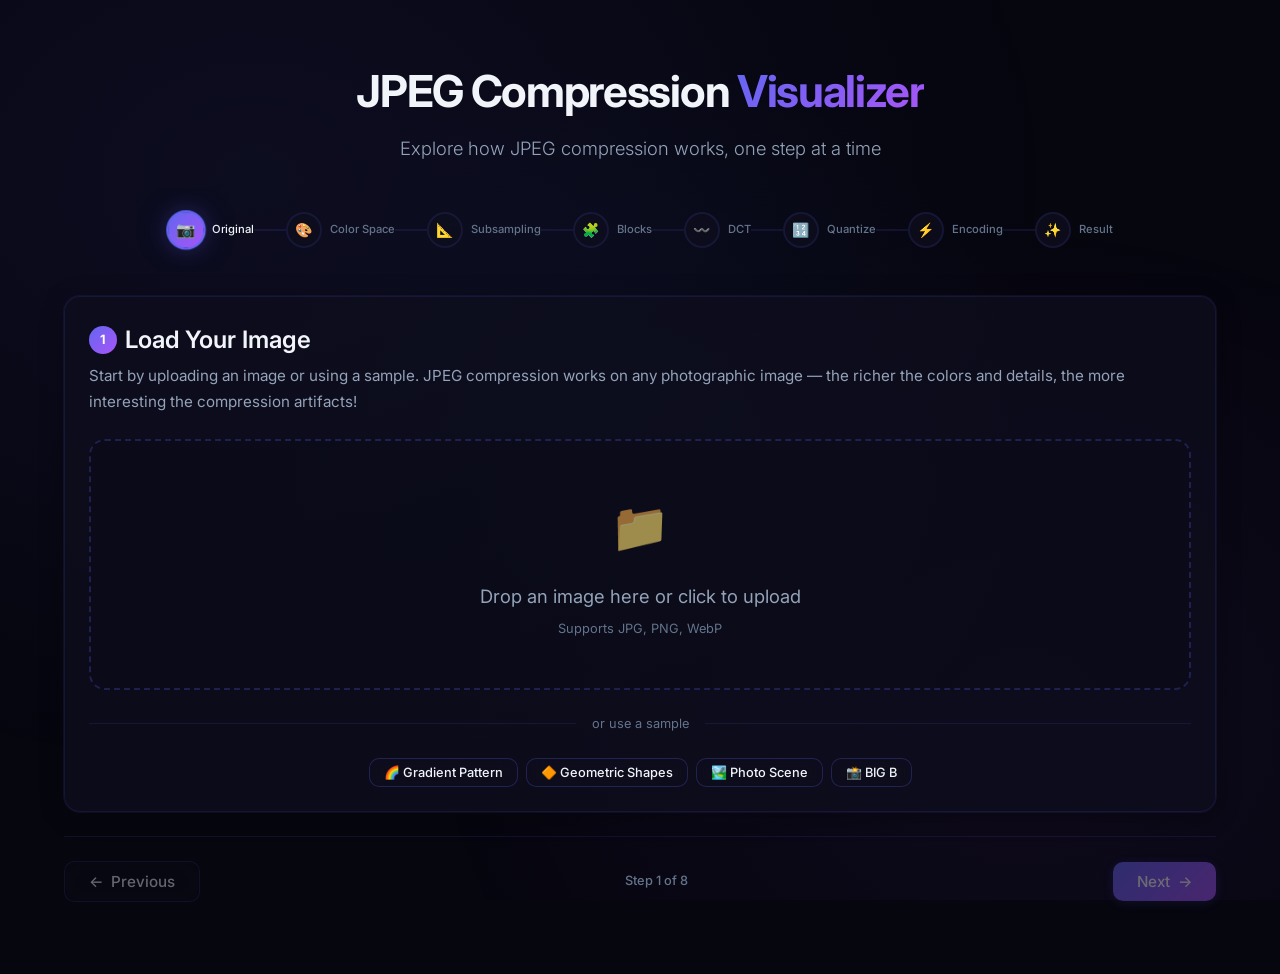
==== commit 6d1a9cba: "version 2" ====
--- a/index.html
+++ b/index.html
@@ -81,7 +81,7 @@
           <div class="upload-area" id="upload-area">
             <div class="upload-icon">📁</div>
             <div class="upload-text">Drop an image here or click to upload</div>
-            <div class="upload-hint">Supports JPG, PNG, WebP • Will be resized to max 256px</div>
+            <div class="upload-hint">Supports JPG, PNG, WebP</div>
             <input type="file" id="file-input" accept="image/*">
           </div>
 
@@ -91,6 +91,7 @@
             <button class="btn btn-secondary btn-sm" id="btn-sample-gradient">🌈 Gradient Pattern</button>
             <button class="btn btn-secondary btn-sm" id="btn-sample-shapes">🔶 Geometric Shapes</button>
             <button class="btn btn-secondary btn-sm" id="btn-sample-photo">🏞️ Photo Scene</button>
+            <button class="btn btn-secondary btn-sm" id="btn-sample-big-b">📸 BIG B</button>
           </div>
         </div>
 
@@ -524,13 +525,21 @@
                   <button class="radio-option active" data-value="4:2:0">4:2:0</button>
                 </div>
               </div>
-            </div>
-
-            <div class="comparison-container" id="comparison-container">
-              <canvas id="canvas-comparison"></canvas>
-              <div class="comparison-divider" id="comparison-divider"></div>
-            </div>
-            <div class="comparison-labels">
+              <div class="control-row">
+                <span class="control-label">Zoom:</span>
+                <input type="range" id="final-zoom-slider" min="1" max="5" step="0.5" value="1">
+                <span class="control-value" id="final-zoom-value">1.0x</span>
+              </div>
+            </div>
+
+            <div class="comparison-wrapper" style="width: 100%; max-height: 70vh; overflow: auto; border-radius: var(--radius-md); border: 1px solid var(--border-subtle); background: rgba(0,0,0,0.2);">
+              <div class="comparison-container" id="comparison-container" style="margin: 0 auto;">
+                <canvas id="canvas-comparison"></canvas>
+                <div class="comparison-divider" id="comparison-divider"></div>
+              </div>
+            </div>
+            
+            <div class="comparison-labels" style="margin-bottom: var(--space-md);">
               <span>◀ Original</span>
               <span>Drag to compare</span>
               <span>Compressed ▶</span>
@@ -562,6 +571,10 @@
             <div class="info-box">
               <div class="info-title">🎉 That's JPEG Compression!</div>
               <p>You've just walked through the complete JPEG compression pipeline. The real JPEG standard also includes Huffman coding after the RLE step, which further reduces the file size. Try adjusting the quality slider to see how it affects the image — lower quality means more aggressive quantization, more zeros, smaller files, but more visible artifacts (especially blockiness along 8×8 block boundaries).</p>
+            </div>
+            
+            <div style="text-align: center; margin-top: var(--space-lg);">
+              <button class="btn btn-primary" id="btn-download">⬇️ Download Compressed Image</button>
             </div>
           </div>
         </div>
--- a/css/styles.css
+++ b/css/styles.css
@@ -714,6 +714,38 @@
   font-weight: 600;
 }
 
+.channel-item {
+  position: relative;
+  z-index: 1;
+  transition: z-index 0s;
+}
+
+.channel-item:hover {
+  z-index: 10;
+}
+
+.channel-item .canvas-container {
+  transition: transform var(--transition-fast), box-shadow var(--transition-fast);
+  cursor: crosshair;
+}
+
+.channel-item .canvas-container:hover,
+.channel-item .canvas-container.force-hover {
+  transform: scale(1.03); /* Subtle pop for the container */
+  box-shadow: 0 10px 25px rgba(0, 0, 0, 0.5);
+  z-index: 10;
+}
+
+.channel-item .canvas-container canvas {
+  transition: transform 0.15s ease-out;
+  transform-origin: center center;
+}
+
+.channel-item .canvas-container:hover canvas,
+.channel-item .canvas-container.force-hover canvas {
+  transform: scale(3.5); /* Magnifying glass zoom factor */
+}
+
 /* --- Block Grid Overlay Canvas --- */
 .block-grid-container {
   position: relative;
@@ -859,6 +891,7 @@
 
 .comparison-container canvas {
   display: block;
+  image-rendering: pixelated;
 }
 
 .comparison-divider {
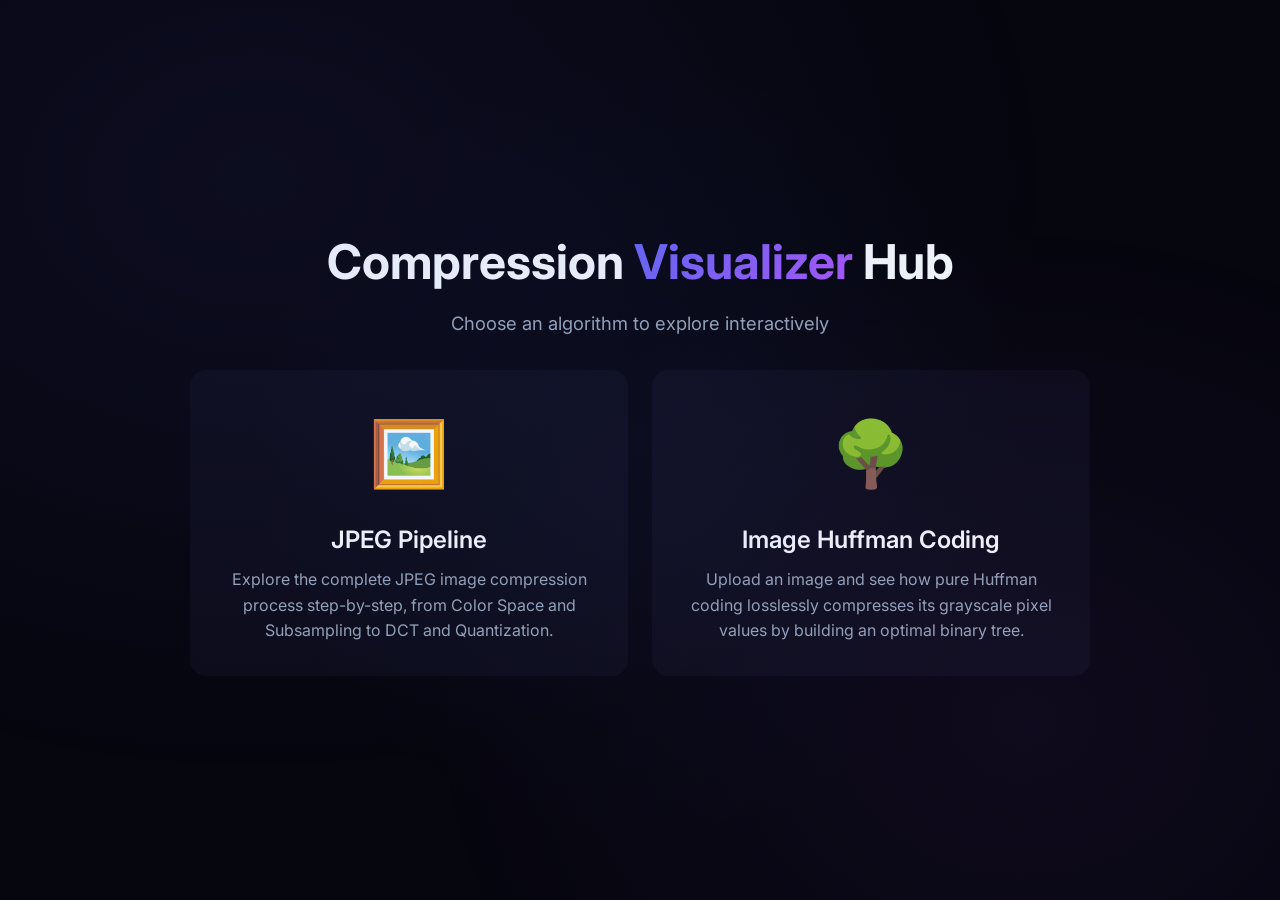
==== commit 314840e4: "huffman coding included" ====
--- a/index.html
+++ b/index.html
@@ -3,597 +3,99 @@
 <head>
   <meta charset="UTF-8">
   <meta name="viewport" content="width=device-width, initial-scale=1.0">
-  <title>JPEG Compression Visualizer — Step by Step</title>
-  <meta name="description" content="Interactive visual guide showing how JPEG compression works, from color space conversion to quantization, one step at a time.">
+  <title>Compression Visualizer Hub</title>
   <link rel="preconnect" href="https://fonts.googleapis.com">
   <link rel="preconnect" href="https://fonts.gstatic.com" crossorigin>
-  <link href="https://fonts.googleapis.com/css2?family=Inter:wght@300;400;500;600;700&family=JetBrains+Mono:wght@400;500;600&display=swap" rel="stylesheet">
+  <link href="https://fonts.googleapis.com/css2?family=Inter:wght@300;400;500;600;700&display=swap" rel="stylesheet">
   <link rel="stylesheet" href="css/styles.css">
+  <style>
+    body {
+      display: flex;
+      align-items: center;
+      justify-content: center;
+      padding: var(--space-xl);
+      box-sizing: border-box;
+    }
+    .hub-container {
+      max-width: 900px;
+      width: 100%;
+      text-align: center;
+    }
+    .hub-title {
+      font-size: 3rem;
+      margin-bottom: var(--space-sm);
+    }
+    .hub-subtitle {
+      font-size: var(--font-size-lg);
+      color: var(--text-secondary);
+      margin-bottom: var(--space-xl);
+    }
+    .cards-grid {
+      display: grid;
+      grid-template-columns: 1fr 1fr;
+      gap: var(--space-lg);
+    }
+    .hub-card {
+      background: var(--bg-card);
+      border: 1px solid var(--border-light);
+      border-radius: var(--radius-lg);
+      padding: var(--space-xl);
+      text-decoration: none;
+      color: inherit;
+      transition: transform var(--transition-normal), box-shadow var(--transition-normal);
+      display: flex;
+      flex-direction: column;
+      align-items: center;
+      text-align: center;
+    }
+    .hub-card:hover {
+      transform: translateY(-5px);
+      box-shadow: 0 15px 35px rgba(0,0,0,0.4);
+      border-color: var(--accent-color);
+    }
+    .card-icon {
+      font-size: 4rem;
+      margin-bottom: var(--space-md);
+    }
+    .card-title {
+      font-size: var(--font-size-xl);
+      font-weight: 600;
+      margin-bottom: var(--space-sm);
+      color: var(--text-primary);
+    }
+    .card-desc {
+      color: var(--text-secondary);
+      line-height: 1.6;
+    }
+    @media (max-width: 768px) {
+      .cards-grid {
+        grid-template-columns: 1fr;
+      }
+    }
+  </style>
 </head>
 <body>
-  <div class="app-container">
-    <!-- Header -->
-    <header class="app-header">
-      <h1>JPEG Compression <span class="gradient-text">Visualizer</span></h1>
-      <p class="subtitle">Explore how JPEG compression works, one step at a time</p>
-    </header>
+  <div class="hub-container">
+    <h1 class="hub-title">Compression <span class="gradient-text">Visualizer</span> Hub</h1>
+    <p class="hub-subtitle">Choose an algorithm to explore interactively</p>
 
-    <!-- Stepper Navigation -->
-    <nav class="stepper" id="stepper">
-      <div class="step-item active" data-step="0">
-        <div class="step-circle"><span class="step-icon">📷</span></div>
-        <span class="step-label">Original</span>
-      </div>
-      <div class="step-connector"></div>
-      <div class="step-item" data-step="1">
-        <div class="step-circle"><span class="step-icon">🎨</span></div>
-        <span class="step-label">Color Space</span>
-      </div>
-      <div class="step-connector"></div>
-      <div class="step-item" data-step="2">
-        <div class="step-circle"><span class="step-icon">📐</span></div>
-        <span class="step-label">Subsampling</span>
-      </div>
-      <div class="step-connector"></div>
-      <div class="step-item" data-step="3">
-        <div class="step-circle"><span class="step-icon">🧩</span></div>
-        <span class="step-label">Blocks</span>
-      </div>
-      <div class="step-connector"></div>
-      <div class="step-item" data-step="4">
-        <div class="step-circle"><span class="step-icon">〰️</span></div>
-        <span class="step-label">DCT</span>
-      </div>
-      <div class="step-connector"></div>
-      <div class="step-item" data-step="5">
-        <div class="step-circle"><span class="step-icon">🔢</span></div>
-        <span class="step-label">Quantize</span>
-      </div>
-      <div class="step-connector"></div>
-      <div class="step-item" data-step="6">
-        <div class="step-circle"><span class="step-icon">⚡</span></div>
-        <span class="step-label">Encoding</span>
-      </div>
-      <div class="step-connector"></div>
-      <div class="step-item" data-step="7">
-        <div class="step-circle"><span class="step-icon">✨</span></div>
-        <span class="step-label">Result</span>
-      </div>
-    </nav>
-
-    <!-- Main Content Area -->
-    <main class="main-content">
-
-      <!-- ==================== STEP 0: Original Image ==================== -->
-      <section class="step-panel active" id="step-0">
-        <div class="glass-card">
-          <div class="step-header">
-            <h2 class="step-title">
-              <span class="step-number-badge">1</span>
-              Load Your Image
-            </h2>
-            <p class="step-description">
-              Start by uploading an image or using a sample. JPEG compression works on any photographic image — 
-              the richer the colors and details, the more interesting the compression artifacts!
-            </p>
-          </div>
-
-          <div class="upload-area" id="upload-area">
-            <div class="upload-icon">📁</div>
-            <div class="upload-text">Drop an image here or click to upload</div>
-            <div class="upload-hint">Supports JPG, PNG, WebP</div>
-            <input type="file" id="file-input" accept="image/*">
-          </div>
-
-          <div class="upload-divider">or use a sample</div>
-
-          <div class="sample-row">
-            <button class="btn btn-secondary btn-sm" id="btn-sample-gradient">🌈 Gradient Pattern</button>
-            <button class="btn btn-secondary btn-sm" id="btn-sample-shapes">🔶 Geometric Shapes</button>
-            <button class="btn btn-secondary btn-sm" id="btn-sample-photo">🏞️ Photo Scene</button>
-            <button class="btn btn-secondary btn-sm" id="btn-sample-big-b">📸 BIG B</button>
-          </div>
+    <div class="cards-grid">
+      <a href="jpeg.html" class="hub-card">
+        <div class="card-icon">🖼️</div>
+        <div class="card-title">JPEG Pipeline</div>
+        <div class="card-desc">
+          Explore the complete JPEG image compression process step-by-step, from Color Space and Subsampling to DCT and Quantization.
         </div>
-
-        <div class="glass-card" id="image-preview-card" style="display: none;">
-          <div class="step-body two-column">
-            <div class="image-preview">
-              <canvas id="canvas-original"></canvas>
-            </div>
-            <div>
-              <h3 style="font-size: var(--font-size-lg); margin-bottom: var(--space-md);">Image Info</h3>
-              <div class="stats-grid">
-                <div class="stat-card">
-                  <div class="stat-value" id="stat-dimensions">—</div>
-                  <div class="stat-label">Dimensions</div>
-                </div>
-                <div class="stat-card">
-                  <div class="stat-value" id="stat-pixels">—</div>
-                  <div class="stat-label">Total Pixels</div>
-                </div>
-                <div class="stat-card">
-                  <div class="stat-value" id="stat-raw-size">—</div>
-                  <div class="stat-label">Raw Size (RGB)</div>
-                </div>
-                <div class="stat-card">
-                  <div class="stat-value" id="stat-blocks">—</div>
-                  <div class="stat-label">8×8 Blocks</div>
-                </div>
-              </div>
-              <div class="info-box">
-                <div class="info-title">💡 What happens next?</div>
-                <p>JPEG doesn't compress the raw RGB pixels directly. Instead, it transforms the data through several clever steps that exploit how human vision works. Click <strong>Next</strong> to begin!</p>
-              </div>
-            </div>
-          </div>
+      </a>
+      
+      <a href="huffman.html" class="hub-card">
+        <div class="card-icon">🌳</div>
+        <div class="card-title">Image Huffman Coding</div>
+        <div class="card-desc">
+          Upload an image and see how pure Huffman coding losslessly compresses its grayscale pixel values by building an optimal binary tree.
         </div>
-      </section>
-
-      <!-- ==================== STEP 1: Color Space Conversion ==================== -->
-      <section class="step-panel" id="step-1">
-        <div class="glass-card">
-          <div class="step-header">
-            <h2 class="step-title">
-              <span class="step-number-badge">2</span>
-              Color Space Conversion
-            </h2>
-            <p class="step-description">
-              JPEG converts from RGB to <strong>YCbCr</strong> — separating brightness (Y) from color (Cb, Cr). 
-              Human eyes are much more sensitive to brightness changes than color changes, so we can compress color more aggressively.
-            </p>
-          </div>
-
-          <div class="step-body">
-            <div class="info-box">
-              <div class="info-title">📐 Conversion Formula</div>
-              <div class="info-content">
-                <div class="formula">Y  =  0.299·R + 0.587·G + 0.114·B</div><br>
-                <div class="formula">Cb = −0.169·R − 0.331·G + 0.500·B + 128</div><br>
-                <div class="formula">Cr =  0.500·R − 0.419·G − 0.081·B + 128</div>
-              </div>
-            </div>
-
-            <h3 style="font-size: var(--font-size-lg);">RGB Channels</h3>
-            <div class="channel-grid triple">
-              <div class="channel-item">
-                <div class="channel-title" style="color: #f87171;">Red Channel</div>
-                <div class="canvas-container">
-                  <canvas id="canvas-red"></canvas>
-                </div>
-              </div>
-              <div class="channel-item">
-                <div class="channel-title" style="color: #4ade80;">Green Channel</div>
-                <div class="canvas-container">
-                  <canvas id="canvas-green"></canvas>
-                </div>
-              </div>
-              <div class="channel-item">
-                <div class="channel-title" style="color: #60a5fa;">Blue Channel</div>
-                <div class="canvas-container">
-                  <canvas id="canvas-blue"></canvas>
-                </div>
-              </div>
-            </div>
-
-            <h3 style="font-size: var(--font-size-lg); margin-top: var(--space-md);">YCbCr Channels</h3>
-            <div class="channel-grid triple">
-              <div class="channel-item">
-                <div class="channel-title" style="color: #e2e8f0;">Y (Luminance)</div>
-                <div class="canvas-container">
-                  <canvas id="canvas-y"></canvas>
-                </div>
-              </div>
-              <div class="channel-item">
-                <div class="channel-title" style="color: #38bdf8;">Cb (Blue-difference)</div>
-                <div class="canvas-container">
-                  <canvas id="canvas-cb"></canvas>
-                </div>
-              </div>
-              <div class="channel-item">
-                <div class="channel-title" style="color: #fb923c;">Cr (Red-difference)</div>
-                <div class="canvas-container">
-                  <canvas id="canvas-cr"></canvas>
-                </div>
-              </div>
-            </div>
-
-            <div class="info-box">
-              <div class="info-title">💡 Why YCbCr?</div>
-              <p>Notice how the Y channel contains nearly all the visual detail — it looks like a proper grayscale photo. The Cb and Cr channels look "smoother" and contain less critical information. This is the key insight JPEG exploits!</p>
-            </div>
-          </div>
-        </div>
-      </section>
-
-      <!-- ==================== STEP 2: Chroma Subsampling ==================== -->
-      <section class="step-panel" id="step-2">
-        <div class="glass-card">
-          <div class="step-header">
-            <h2 class="step-title">
-              <span class="step-number-badge">3</span>
-              Chroma Subsampling
-            </h2>
-            <p class="step-description">
-              Since human eyes are less sensitive to color than brightness, JPEG reduces the resolution of the Cb and Cr channels. 
-              This alone can cut the data by 33–50% with barely noticeable quality loss!
-            </p>
-          </div>
-
-          <div class="step-body">
-            <div class="control-row" style="justify-content: center;">
-              <span class="control-label">Subsampling Mode:</span>
-              <div class="radio-group" id="subsampling-mode">
-                <button class="radio-option active" data-value="4:4:4">4:4:4</button>
-                <button class="radio-option" data-value="4:2:2">4:2:2</button>
-                <button class="radio-option" data-value="4:2:0">4:2:0</button>
-              </div>
-            </div>
-
-            <div class="stats-grid" style="margin: var(--space-md) 0;">
-              <div class="stat-card">
-                <div class="stat-value" id="stat-sub-mode">4:4:4</div>
-                <div class="stat-label">Mode</div>
-              </div>
-              <div class="stat-card">
-                <div class="stat-value" id="stat-sub-y-res">—</div>
-                <div class="stat-label">Y Resolution</div>
-              </div>
-              <div class="stat-card">
-                <div class="stat-value" id="stat-sub-c-res">—</div>
-                <div class="stat-label">Cb/Cr Resolution</div>
-              </div>
-              <div class="stat-card">
-                <div class="stat-value" id="stat-sub-savings">0%</div>
-                <div class="stat-label">Data Savings</div>
-              </div>
-            </div>
-
-            <div class="channel-grid triple">
-              <div class="channel-item">
-                <div class="channel-title">Y (unchanged)</div>
-                <div class="canvas-container">
-                  <canvas id="canvas-sub-y"></canvas>
-                </div>
-              </div>
-              <div class="channel-item">
-                <div class="channel-title">Cb (subsampled)</div>
-                <div class="canvas-container">
-                  <canvas id="canvas-sub-cb"></canvas>
-                </div>
-              </div>
-              <div class="channel-item">
-                <div class="channel-title">Cr (subsampled)</div>
-                <div class="canvas-container">
-                  <canvas id="canvas-sub-cr"></canvas>
-                </div>
-              </div>
-            </div>
-
-            <h3 style="font-size: var(--font-size-lg); margin-top: var(--space-md);">Reconstructed Preview</h3>
-            <div class="channel-grid">
-              <div class="channel-item">
-                <div class="channel-title">Original</div>
-                <div class="canvas-container">
-                  <canvas id="canvas-sub-original"></canvas>
-                </div>
-              </div>
-              <div class="channel-item">
-                <div class="channel-title">After Subsampling</div>
-                <div class="canvas-container">
-                  <canvas id="canvas-sub-reconstructed"></canvas>
-                </div>
-              </div>
-            </div>
-
-            <div class="info-box">
-              <div class="info-title">💡 Subsampling Modes</div>
-              <p><strong>4:4:4</strong> — No reduction (full quality). <strong>4:2:2</strong> — Cb/Cr halved horizontally (33% savings). <strong>4:2:0</strong> — Cb/Cr halved in both directions (50% savings, most common in JPEG).</p>
-            </div>
-          </div>
-        </div>
-      </section>
-
-      <!-- ==================== STEP 3: Block Splitting ==================== -->
-      <section class="step-panel" id="step-3">
-        <div class="glass-card">
-          <div class="step-header">
-            <h2 class="step-title">
-              <span class="step-number-badge">4</span>
-              8×8 Block Splitting
-            </h2>
-            <p class="step-description">
-              JPEG divides each channel into 8×8 pixel blocks. Each block is then processed independently through the remaining steps. 
-              Click on a block to select it — we'll follow this block through DCT and quantization.
-            </p>
-          </div>
-
-          <div class="step-body two-column">
-            <div>
-              <div class="block-grid-container">
-                <canvas id="canvas-blocks" style="cursor: crosshair;"></canvas>
-              </div>
-              <div class="block-info">
-                <span id="block-info-text">Click on the image to select an 8×8 block</span>
-              </div>
-            </div>
-            <div>
-              <h3 style="font-size: var(--font-size-lg); margin-bottom: var(--space-md);">Selected Block (Zoomed)</h3>
-              <div class="heatmap-item">
-                <canvas id="canvas-block-zoom" width="320" height="320"></canvas>
-              </div>
-              <div class="info-box" style="margin-top: var(--space-md);">
-                <div class="info-title">🧩 Block Details</div>
-                <div class="info-content" id="block-details">
-                  Select a block to see its pixel values. Each value represents the Y (luminance) intensity from 0 (black) to 255 (white).
-                </div>
-              </div>
-            </div>
-          </div>
-        </div>
-      </section>
-
-      <!-- ==================== STEP 4: DCT Transform ==================== -->
-      <section class="step-panel" id="step-4">
-        <div class="glass-card">
-          <div class="step-header">
-            <h2 class="step-title">
-              <span class="step-number-badge">5</span>
-              Discrete Cosine Transform (DCT)
-            </h2>
-            <p class="step-description">
-              The DCT converts spatial pixel values into frequency coefficients. Low frequencies (top-left) capture smooth gradients, 
-              while high frequencies (bottom-right) capture sharp edges and fine details. Energy tends to concentrate in the top-left corner.
-            </p>
-          </div>
-
-          <div class="step-body">
-            <div class="info-box">
-              <div class="info-title">📐 DCT-II Formula</div>
-              <div class="info-content">
-                <div class="formula">F(u,v) = ¼·C(u)·C(v) · Σ Σ (f(x,y)−128) · cos((2x+1)uπ/16) · cos((2y+1)vπ/16)</div>
-                <p style="margin-top: var(--space-sm);">where C(0) = 1/√2, C(k) = 1 for k > 0. The −128 level-shifts the input to center around zero.</p>
-              </div>
-            </div>
-
-            <div class="heatmap-container">
-              <div class="heatmap-item">
-                <div class="heatmap-title">Spatial Domain (Pixel Values)</div>
-                <canvas id="canvas-dct-spatial"></canvas>
-                <div style="font-size: var(--font-size-xs); color: var(--text-muted); margin-top: var(--space-xs);">Values: 0–255 (after level shift: −128 to +127)</div>
-              </div>
-              <div style="display: flex; align-items: center; font-size: 24px; color: var(--text-muted); padding-top: 20px;">→</div>
-              <div class="heatmap-item">
-                <div class="heatmap-title">Frequency Domain (DCT Coefficients)</div>
-                <canvas id="canvas-dct-freq"></canvas>
-                <div style="font-size: var(--font-size-xs); color: var(--text-muted); margin-top: var(--space-xs);">Top-left = DC (average), others = AC (frequencies)</div>
-              </div>
-            </div>
-
-            <div class="info-box">
-              <div class="info-title">💡 Understanding DCT</div>
-              <p>The <strong>DC coefficient</strong> (top-left, F(0,0)) represents the average brightness of the block. The remaining 63 <strong>AC coefficients</strong> represent progressively higher spatial frequencies. Notice how most of the energy is concentrated in the top-left corner — this is why JPEG compression works so well!</p>
-            </div>
-          </div>
-        </div>
-      </section>
-
-      <!-- ==================== STEP 5: Quantization ==================== -->
-      <section class="step-panel" id="step-5">
-        <div class="glass-card">
-          <div class="step-header">
-            <h2 class="step-title">
-              <span class="step-number-badge">6</span>
-              Quantization
-            </h2>
-            <p class="step-description">
-              This is where the <strong>actual lossy compression</strong> happens! Each DCT coefficient is divided by a value from the quantization table and rounded to the nearest integer.
-              Higher-frequency coefficients are divided by larger numbers, making them more likely to become zero — and zeros compress extremely well.
-            </p>
-          </div>
-
-          <div class="step-body">
-            <div class="control-row" style="justify-content: center;">
-              <span class="control-label">Quality:</span>
-              <input type="range" id="quality-slider" min="1" max="100" value="50" style="max-width: 300px;">
-              <span class="control-value" id="quality-value">50</span>
-            </div>
-
-            <div class="heatmap-container">
-              <div class="heatmap-item">
-                <div class="heatmap-title">DCT Coefficients</div>
-                <canvas id="canvas-quant-before"></canvas>
-              </div>
-              <div style="display: flex; align-items: center; font-size: 18px; color: var(--text-muted); padding-top: 20px;">÷</div>
-              <div class="heatmap-item">
-                <div class="heatmap-title">Quantization Table</div>
-                <canvas id="canvas-quant-table"></canvas>
-              </div>
-              <div style="display: flex; align-items: center; font-size: 18px; color: var(--text-muted); padding-top: 20px;">=</div>
-              <div class="heatmap-item">
-                <div class="heatmap-title">Quantized Result</div>
-                <canvas id="canvas-quant-after"></canvas>
-              </div>
-            </div>
-
-            <div class="stats-grid" style="margin-top: var(--space-md);">
-              <div class="stat-card">
-                <div class="stat-value" id="stat-nonzero">—</div>
-                <div class="stat-label">Non-zero Coefficients</div>
-              </div>
-              <div class="stat-card">
-                <div class="stat-value" id="stat-zeros">—</div>
-                <div class="stat-label">Zero Coefficients</div>
-              </div>
-              <div class="stat-card">
-                <div class="stat-value" id="stat-zero-pct">—</div>
-                <div class="stat-label">Zero Percentage</div>
-              </div>
-            </div>
-
-            <div class="zero-indicator">
-              <span class="control-label">Zeros:</span>
-              <div class="zero-bar">
-                <div class="zero-bar-fill" id="zero-bar-fill" style="width: 0%"></div>
-              </div>
-              <span class="zero-label" id="zero-label">0%</span>
-            </div>
-
-            <div class="info-box">
-              <div class="info-title">💡 Quality vs Compression</div>
-              <p>Lower quality → larger quantization values → more zeros → smaller file but more artifacts. Try moving the slider to see the tradeoff! At quality 100, the quantization table is nearly all 1s (minimal loss). At quality 1, it's extremely aggressive.</p>
-            </div>
-          </div>
-        </div>
-      </section>
-
-      <!-- ==================== STEP 6: Zigzag & Encoding ==================== -->
-      <section class="step-panel" id="step-6">
-        <div class="glass-card">
-          <div class="step-header">
-            <h2 class="step-title">
-              <span class="step-number-badge">7</span>
-              Zigzag Scan & Run-Length Encoding
-            </h2>
-            <p class="step-description">
-              The quantized 8×8 block is read in a <strong>zigzag pattern</strong> — from low frequency to high frequency. 
-              Since high-frequency coefficients are mostly zero after quantization, this creates long runs of zeros at the end, 
-              which compress beautifully with run-length encoding.
-            </p>
-          </div>
-
-          <div class="step-body">
-            <div class="zigzag-container">
-              <div class="heatmap-item">
-                <div class="heatmap-title">Zigzag Scan Order</div>
-                <canvas id="canvas-zigzag" width="320" height="320"></canvas>
-                <div style="margin-top: var(--space-sm);">
-                  <button class="btn btn-secondary btn-sm" id="btn-zigzag-animate">▶ Animate Zigzag</button>
-                </div>
-              </div>
-              <div style="flex: 1; min-width: 280px;">
-                <div class="heatmap-title">Zigzag Sequence (64 values)</div>
-                <div class="zigzag-sequence" id="zigzag-sequence"></div>
-
-                <div class="section-separator"></div>
-
-                <div class="heatmap-title">Run-Length Encoding</div>
-                <div class="rle-display" id="rle-display"></div>
-
-                <div class="info-box" style="margin-top: var(--space-md);">
-                  <div class="info-title">📦 Encoding Summary</div>
-                  <div class="info-content">
-                    <div id="encoding-summary">Select a block and adjust quality to see the encoding.</div>
-                  </div>
-                </div>
-              </div>
-            </div>
-
-            <div class="info-box">
-              <div class="info-title">💡 Why Zigzag?</div>
-              <p>The zigzag order groups coefficients by frequency — low frequencies first, high frequencies last. After quantization, most high-frequency coefficients are zero. Reading in zigzag order puts all those zeros together at the end, where a single <strong>EOB (End of Block)</strong> marker can replace them all. This is then followed by <strong>Huffman coding</strong> for the final bitstream.</p>
-            </div>
-          </div>
-        </div>
-      </section>
-
-      <!-- ==================== STEP 7: Final Result ==================== -->
-      <section class="step-panel" id="step-7">
-        <div class="glass-card">
-          <div class="step-header">
-            <h2 class="step-title">
-              <span class="step-number-badge">8</span>
-              Final Result — Reconstructed Image
-            </h2>
-            <p class="step-description">
-              After processing all blocks through DCT → Quantization → Dequantization → Inverse DCT, 
-              we reconstruct the full image. Compare the result with the original to see the compression artifacts!
-            </p>
-          </div>
-
-          <div class="step-body">
-            <div class="controls-group" style="max-width: 500px; margin: 0 auto;">
-              <div class="control-row">
-                <span class="control-label">Quality:</span>
-                <input type="range" id="final-quality-slider" min="1" max="100" value="50">
-                <span class="control-value" id="final-quality-value">50</span>
-              </div>
-              <div class="control-row">
-                <span class="control-label">Subsampling:</span>
-                <div class="radio-group" id="final-subsampling-mode">
-                  <button class="radio-option" data-value="4:4:4">4:4:4</button>
-                  <button class="radio-option" data-value="4:2:2">4:2:2</button>
-                  <button class="radio-option active" data-value="4:2:0">4:2:0</button>
-                </div>
-              </div>
-              <div class="control-row">
-                <span class="control-label">Zoom:</span>
-                <input type="range" id="final-zoom-slider" min="1" max="5" step="0.5" value="1">
-                <span class="control-value" id="final-zoom-value">1.0x</span>
-              </div>
-            </div>
-
-            <div class="comparison-wrapper" style="width: 100%; max-height: 70vh; overflow: auto; border-radius: var(--radius-md); border: 1px solid var(--border-subtle); background: rgba(0,0,0,0.2);">
-              <div class="comparison-container" id="comparison-container" style="margin: 0 auto;">
-                <canvas id="canvas-comparison"></canvas>
-                <div class="comparison-divider" id="comparison-divider"></div>
-              </div>
-            </div>
-            
-            <div class="comparison-labels" style="margin-bottom: var(--space-md);">
-              <span>◀ Original</span>
-              <span>Drag to compare</span>
-              <span>Compressed ▶</span>
-            </div>
-
-            <div class="stats-grid" style="margin-top: var(--space-lg);">
-              <div class="stat-card">
-                <div class="stat-value" id="stat-final-original">—</div>
-                <div class="stat-label">Original Size</div>
-              </div>
-              <div class="stat-card">
-                <div class="stat-value" id="stat-final-compressed">—</div>
-                <div class="stat-label">Est. Compressed</div>
-              </div>
-              <div class="stat-card">
-                <div class="stat-value" id="stat-final-ratio">—</div>
-                <div class="stat-label">Compression Ratio</div>
-              </div>
-              <div class="stat-card">
-                <div class="stat-value" id="stat-final-psnr">—</div>
-                <div class="stat-label">PSNR (dB)</div>
-              </div>
-              <div class="stat-card">
-                <div class="stat-value" id="stat-final-zeros">—</div>
-                <div class="stat-label">Zero Coefficients</div>
-              </div>
-            </div>
-
-            <div class="info-box">
-              <div class="info-title">🎉 That's JPEG Compression!</div>
-              <p>You've just walked through the complete JPEG compression pipeline. The real JPEG standard also includes Huffman coding after the RLE step, which further reduces the file size. Try adjusting the quality slider to see how it affects the image — lower quality means more aggressive quantization, more zeros, smaller files, but more visible artifacts (especially blockiness along 8×8 block boundaries).</p>
-            </div>
-            
-            <div style="text-align: center; margin-top: var(--space-lg);">
-              <button class="btn btn-primary" id="btn-download">⬇️ Download Compressed Image</button>
-            </div>
-          </div>
-        </div>
-      </section>
-
-    </main>
-
-    <!-- Navigation Footer -->
-    <footer class="nav-footer">
-      <button class="btn btn-secondary" id="btn-prev" disabled>
-        <span class="arrow-icon left">←</span> Previous
-      </button>
-      <div class="step-indicator" id="step-indicator">Step 1 of 8</div>
-      <button class="btn btn-primary" id="btn-next">
-        Next <span class="arrow-icon right">→</span>
-      </button>
-    </footer>
+      </a>
+    </div>
   </div>
-
-  <script type="module" src="js/app.js"></script>
 </body>
 </html>
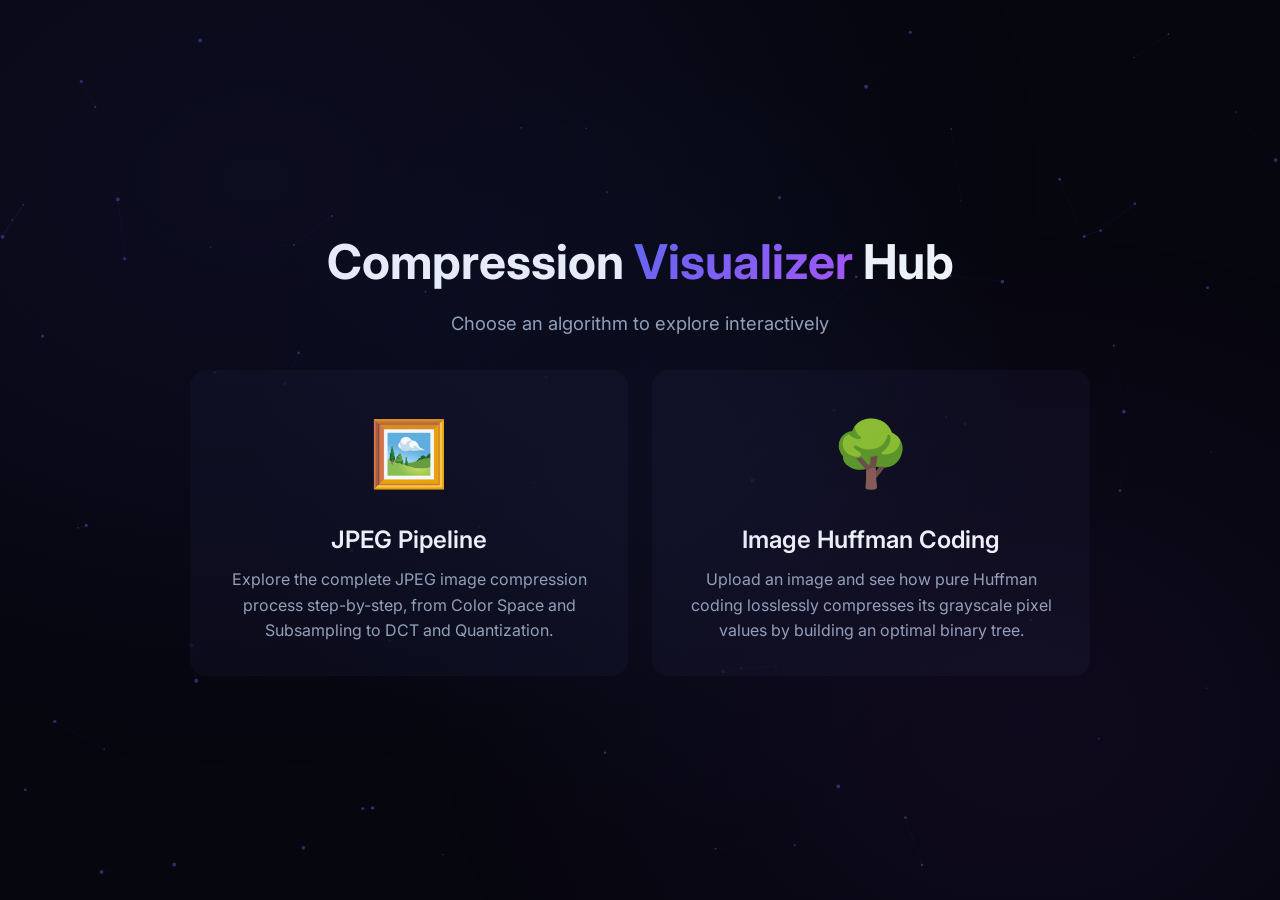
==== commit 133bc5b8: "bg interaction effect" ====
--- a/index.html
+++ b/index.html
@@ -97,5 +97,6 @@
       </a>
     </div>
   </div>
+  <script src="js/bg-effect.js"></script>
 </body>
 </html>
